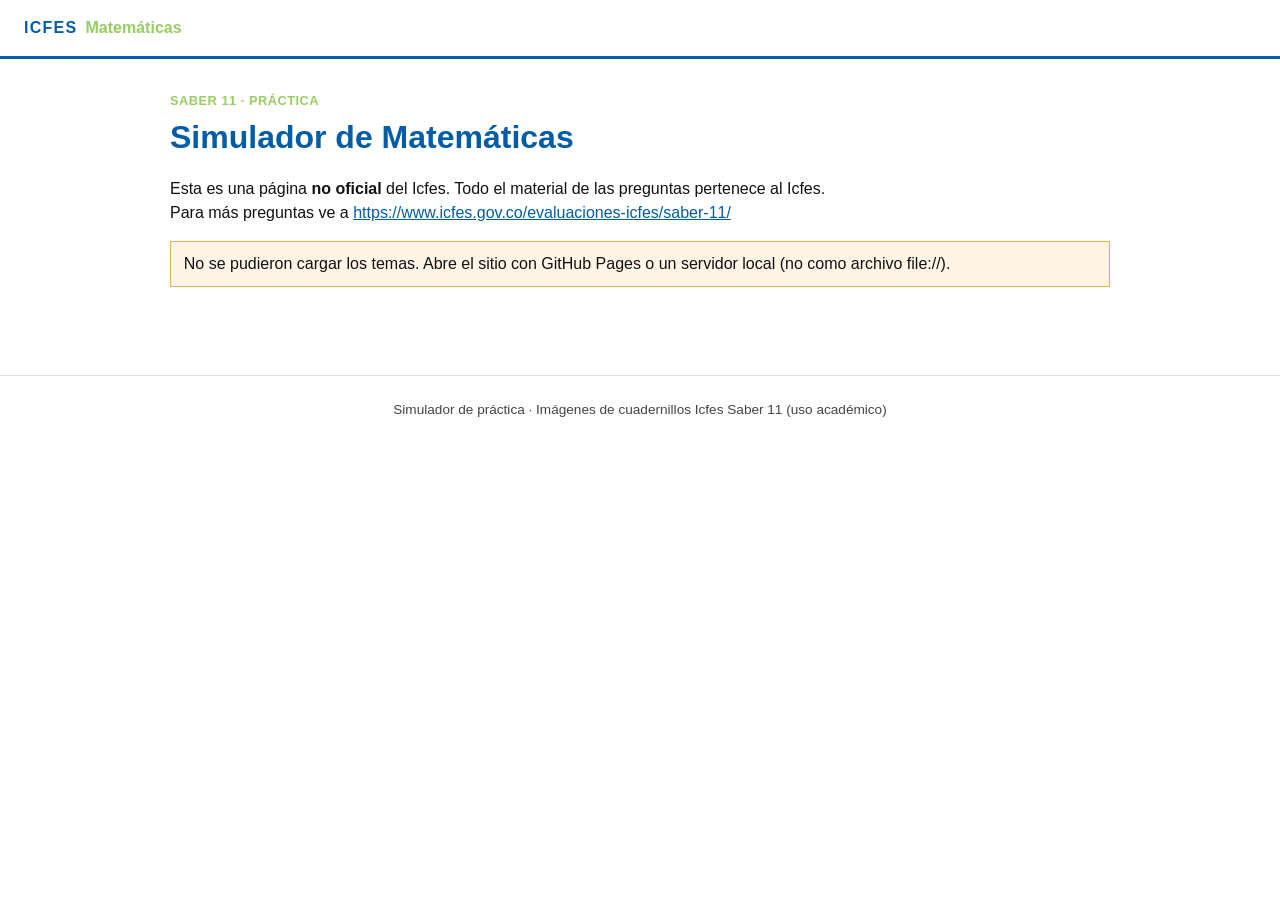
==== index.html @ c0c304b6 "Add files via upload" ====
<!DOCTYPE html>
<html lang="es">
<head>
  <meta charset="UTF-8">
  <meta name="viewport" content="width=device-width, initial-scale=1.0">
  <title>Menú · Simulador ICFES Matemáticas</title>
  <link rel="stylesheet" href="css/estilo.css">
</head>
<body>
  <header class="topbar">
    <a class="marca" href="index.html">
      <span class="marca-icfes">ICFES</span>
      <span class="marca-area">Matemáticas</span>
    </a>
  </header>
  <main class="contenedor">
    <section class="hero">
      <p class="etiqueta">Saber 11 · práctica</p>
      <h1>Simulador de Matemáticas</h1>
      <p class="lead">
        Esta es una página <strong>no oficial</strong> del Icfes. Todo el material de las preguntas pertenece al Icfes.
        Para más preguntas ve a
        <a href="https://www.icfes.gov.co/evaluaciones-icfes/saber-11/" target="_blank" rel="noopener noreferrer">https://www.icfes.gov.co/evaluaciones-icfes/saber-11/</a>
      </p>
    </section>
    <p id="aviso" class="alerta oculto"></p>
    <div id="rejilla" class="rejilla"></div>
    <div id="bloque-todas" class="bloque-todas oculto">
      <div>
        <h2>Hacer todas las pruebas</h2>
        <p>Recorre todas las carpetas en orden. Al terminar verás el resultado general y los datos de contacto.</p>
      </div>
      <a id="btn-todas" class="boton boton-verde" href="prueba.html?todas=1">Hacer todas las pruebas</a>
    </div>
  </main>
  <footer class="pie">
    Simulador de práctica · Imágenes de cuadernillos Icfes Saber 11 (uso académico)
  </footer>
  <script type="module" src="js/menu.js"></script>
</body>
</html>
---- css/estilo.css ----
:root {
  --azul: #035ca7;
  --verde: #9acc64;
  --texto: #111111;
  --fondo: #ffffff;
  --suave: #f4f7fb;
  --borde: #d9e4f0;
}

* { box-sizing: border-box; }

html, body {
  margin: 0;
  padding: 0;
  background: var(--fondo);
  color: var(--texto);
  font-family: "Segoe UI", Tahoma, Geneva, Verdana, sans-serif;
  line-height: 1.5;
  min-height: 100%;
}

a { color: var(--azul); }

.topbar {
  display: flex;
  align-items: center;
  justify-content: space-between;
  gap: 1rem;
  padding: 1rem 1.5rem;
  border-bottom: 3px solid var(--azul);
  position: sticky;
  top: 0;
  background: #fff;
  z-index: 5;
}

.marca {
  text-decoration: none;
  display: flex;
  align-items: baseline;
  gap: 0.5rem;
}

.marca-icfes { color: var(--azul); font-weight: 800; letter-spacing: 0.08em; }
.marca-area { color: var(--verde); font-weight: 700; }

.modo-todas, .temporizador {
  margin: 0;
  color: var(--azul);
  font-weight: 700;
  font-size: 0.95rem;
}

.temporizador.aviso { color: #b42318; }

.contenedor {
  max-width: 980px;
  margin: 0 auto;
  padding: 2rem 1.25rem 4rem;
}

.pie {
  text-align: center;
  color: #444;
  font-size: 0.85rem;
  padding: 1.5rem;
  border-top: 1px solid var(--borde);
}

.hero h1, .panel h1 {
  color: var(--azul);
  margin: 0.2rem 0 0.6rem;
  font-size: 2rem;
}

.etiqueta {
  color: var(--verde);
  font-weight: 700;
  letter-spacing: 0.04em;
  text-transform: uppercase;
  margin: 0;
  font-size: 0.8rem;
}

.lead { color: var(--texto); max-width: 42rem; }

.rejilla {
  display: grid;
  grid-template-columns: repeat(auto-fit, minmax(260px, 1fr));
  gap: 1rem;
  margin-top: 1.5rem;
}

.tarjeta {
  border: 1px solid var(--borde);
  border-top: 4px solid var(--azul);
  padding: 1.1rem 1.2rem 1.3rem;
  background: var(--fondo);
  min-height: 260px;
  display: flex;
  flex-direction: column;
}

.tarjeta h2 { color: var(--azul); margin: 0.4rem 0 0.2rem; font-size: 1.25rem; }
.subtitulo { color: var(--verde); font-weight: 600; margin: 0 0 0.6rem; }

.badge {
  display: inline-flex;
  align-items: center;
  justify-content: center;
  width: 2.4rem;
  height: 2.4rem;
  border-radius: 999px;
  background: var(--azul);
  color: #fff;
  font-weight: 800;
  font-size: 0.85rem;
}

.meta { color: #333; font-size: 0.9rem; margin-top: auto; }

.boton {
  display: inline-block;
  background: var(--azul);
  color: #fff;
  text-decoration: none;
  border: 0;
  padding: 0.7rem 1.1rem;
  font-weight: 700;
  cursor: pointer;
  font-size: 1rem;
  font-family: inherit;
}

.boton:hover { filter: brightness(1.08); }
.boton-verde { background: var(--verde); color: #113300; }
.tarjeta .boton { margin-top: 0.5rem; align-self: flex-start; }

.bloque-todas {
  margin-top: 2rem;
  padding: 1.4rem 1.5rem;
  border: 2px dashed var(--verde);
  display: flex;
  flex-wrap: wrap;
  gap: 1rem;
  align-items: center;
  justify-content: space-between;
}

.bloque-todas h2 { color: var(--azul); margin: 0 0 0.35rem; }
.bloque-todas p { margin: 0; max-width: 36rem; }

.panel {
  border: 1px solid var(--borde);
  padding: 1.4rem 1.5rem 1.6rem;
  background: var(--fondo);
}

.migas { font-size: 0.9rem; margin-bottom: 1rem; }
.h-seccion { color: var(--azul); font-size: 1.1rem; }
.lista-instrucciones { padding-left: 1.2rem; }
.lista-instrucciones li { margin-bottom: 0.55rem; }

.acciones {
  display: flex;
  flex-wrap: wrap;
  gap: 1rem;
  align-items: center;
  margin-top: 1.4rem;
}

.enlace { font-weight: 600; }

.progreso {
  height: 8px;
  background: var(--suave);
  border: 1px solid var(--borde);
  margin-bottom: 0.4rem;
}

.progreso-barra { height: 100%; background: var(--verde); }
.progreso-texto { margin: 0 0 1rem; color: var(--azul); font-weight: 600; font-size: 0.95rem; }

.opciones {
  border: 0;
  padding: 0;
  margin: 1rem 0 0;
  display: grid;
  gap: 0.65rem;
}

.opcion {
  display: grid;
  grid-template-columns: auto auto 1fr;
  gap: 0.7rem;
  align-items: start;
  border: 1px solid var(--borde);
  padding: 0.75rem 0.9rem;
  cursor: pointer;
}

.opcion:hover, .opcion:has(input:checked) {
  border-color: var(--azul);
  background: var(--suave);
}

.letra { color: var(--verde); font-weight: 800; min-width: 1.2rem; }

.alerta {
  background: #fff4e5;
  border: 1px solid #e0b15a;
  padding: 0.6rem 0.8rem;
}

.puntaje { font-size: 1.15rem; }
.puntaje .num { color: var(--verde); font-size: 2.4rem; font-weight: 800; }
.puntaje-mini { color: var(--azul); font-weight: 700; }

.revision { margin-top: 1rem; }
.revision.ok { border-left: 5px solid var(--verde); }
.revision.mal { border-left: 5px solid #b42318; }
.explicacion { color: #222; }
.revision img { max-width: 100%; height: auto; border: 1px solid var(--borde); margin: 0.5rem 0; }

.pregunta-img {
  width: 100%;
  height: auto;
  border: 1px solid var(--borde);
  display: block;
  background: #fff;
}

.campo-tiempo {
  display: flex;
  flex-wrap: wrap;
  gap: 0.7rem;
  align-items: center;
  margin: 1rem 0;
}

.campo-tiempo input {
  width: 5rem;
  padding: 0.45rem 0.5rem;
  font-size: 1rem;
  border: 1px solid var(--borde);
}

.contacto {
  margin-top: 1.5rem;
  border-top: 4px solid var(--verde);
}

.contacto h2 { color: var(--azul); margin: 0.3rem 0 0.6rem; }
.contacto a { font-weight: 700; }

.oculto { display: none !important; }
.sr { position: absolute; width: 1px; height: 1px; overflow: hidden; clip: rect(0, 0, 0, 0); }
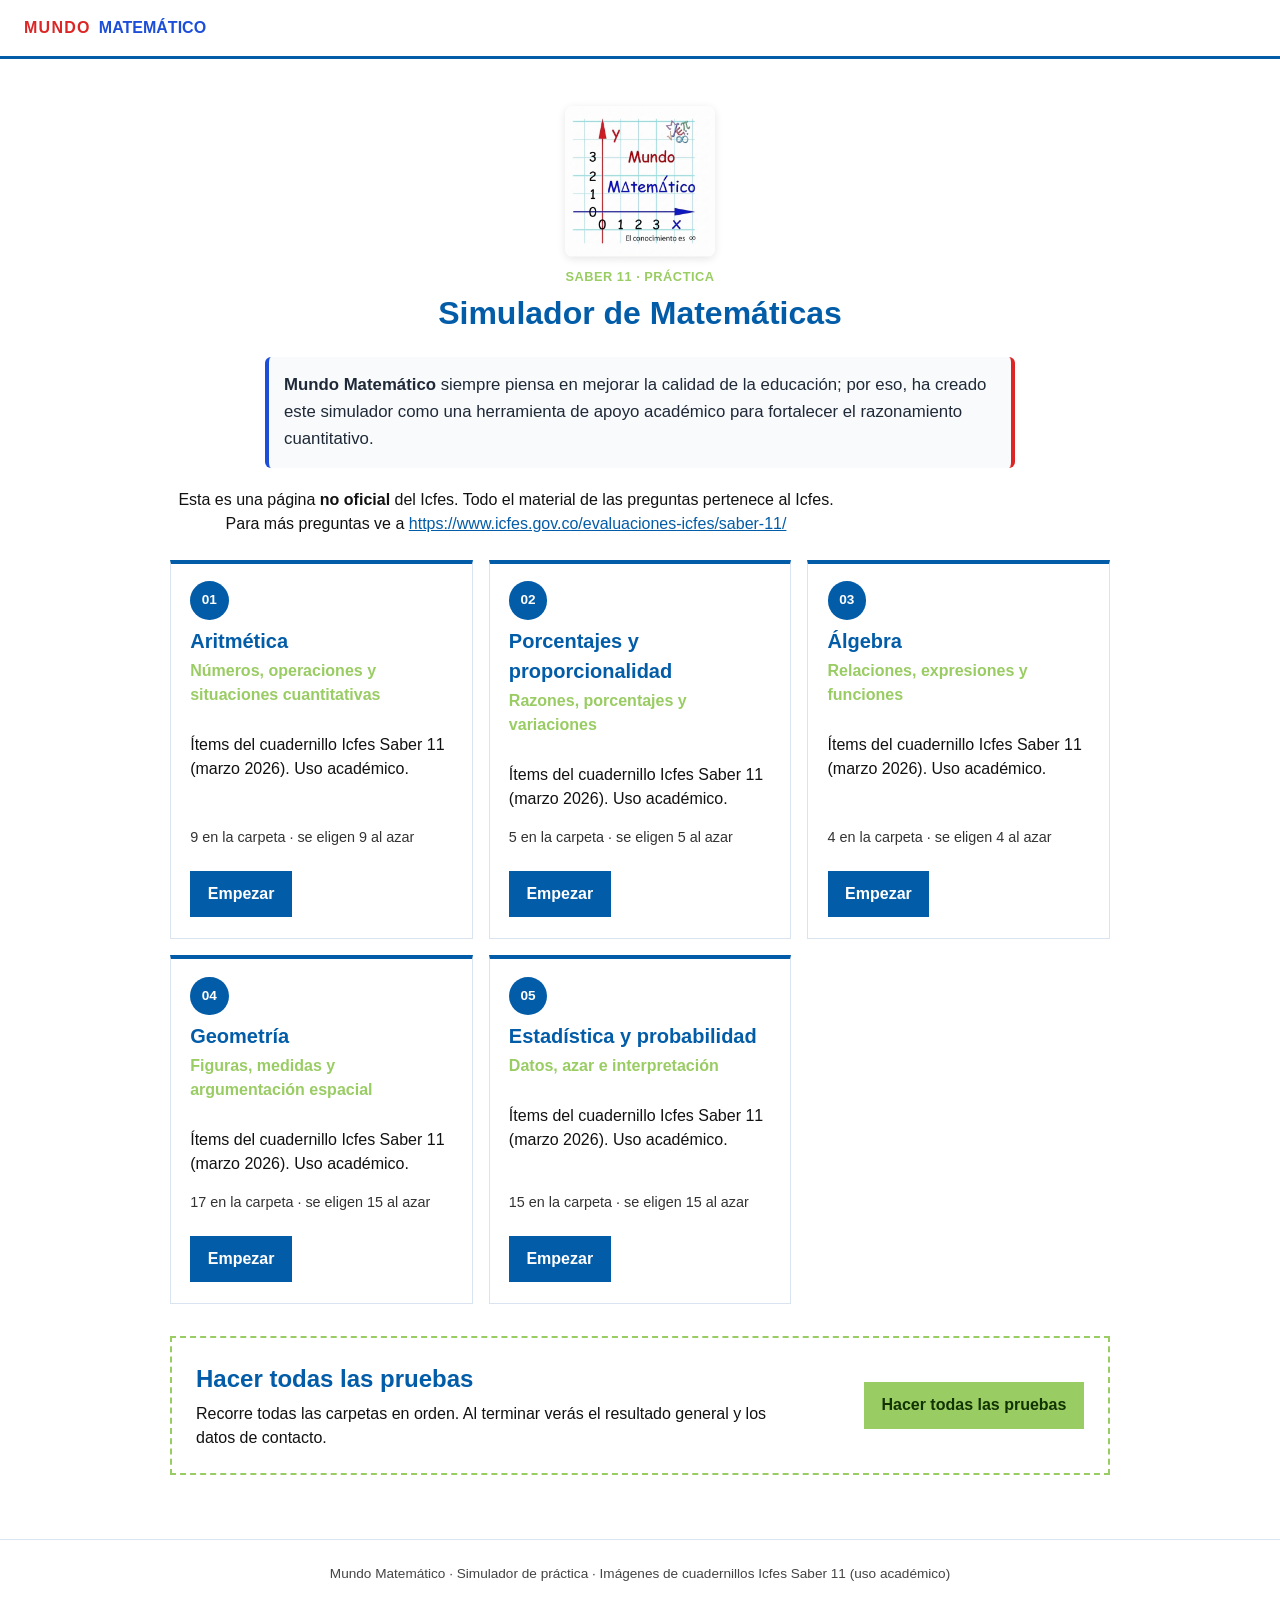
==== commit b3050611: "Update index.html" ====
--- a/index.html
+++ b/index.html
@@ -3,20 +3,31 @@
 <head>
   <meta charset="UTF-8">
   <meta name="viewport" content="width=device-width, initial-scale=1.0">
-  <title>Menú · Simulador ICFES Matemáticas</title>
+  <title>Menú · Simulador Mundo Matemático</title>
   <link rel="stylesheet" href="css/estilo.css">
 </head>
 <body>
   <header class="topbar">
     <a class="marca" href="index.html">
-      <span class="marca-icfes">ICFES</span>
-      <span class="marca-area">Matemáticas</span>
+      <span class="marca-icfes" style="color: #dc2626;">MUNDO</span>
+      <span class="marca-area" style="color: #1d4ed8;">MATEMÁTICO</span>
     </a>
   </header>
   <main class="contenedor">
-    <section class="hero">
+    <section class="hero" style="text-align: center;">
+      <!-- Logo Oficial de Mundo Matemático -->
+      <img src="logo.jpg" alt="Logo Mundo Matemático" style="max-width: 150px; height: auto; margin: 15px auto 10px auto; border-radius: 8px; display: block; box-shadow: 0 2px 8px rgba(0,0,0,0.1);">
+      
       <p class="etiqueta">Saber 11 · práctica</p>
       <h1>Simulador de Matemáticas</h1>
+
+      <!-- Mensaje Institucional -->
+      <div style="background-color: #f8fafc; border-left: 4px solid #1d4ed8; border-right: 4px solid #dc2626; padding: 15px; margin: 20px auto; max-width: 750px; border-radius: 6px; text-align: left;">
+        <p style="color: #1f2937; font-size: 1.05rem; line-height: 1.6; margin: 0;">
+          <strong>Mundo Matemático</strong> siempre piensa en mejorar la calidad de la educación; por eso, ha creado este simulador como una herramienta de apoyo académico para fortalecer el razonamiento cuantitativo.
+        </p>
+      </div>
+
       <p class="lead">
         Esta es una página <strong>no oficial</strong> del Icfes. Todo el material de las preguntas pertenece al Icfes.
         Para más preguntas ve a
@@ -34,7 +45,7 @@
     </div>
   </main>
   <footer class="pie">
-    Simulador de práctica · Imágenes de cuadernillos Icfes Saber 11 (uso académico)
+    Mundo Matemático · Simulador de práctica · Imágenes de cuadernillos Icfes Saber 11 (uso académico)
   </footer>
   <script type="module" src="js/menu.js"></script>
 </body>
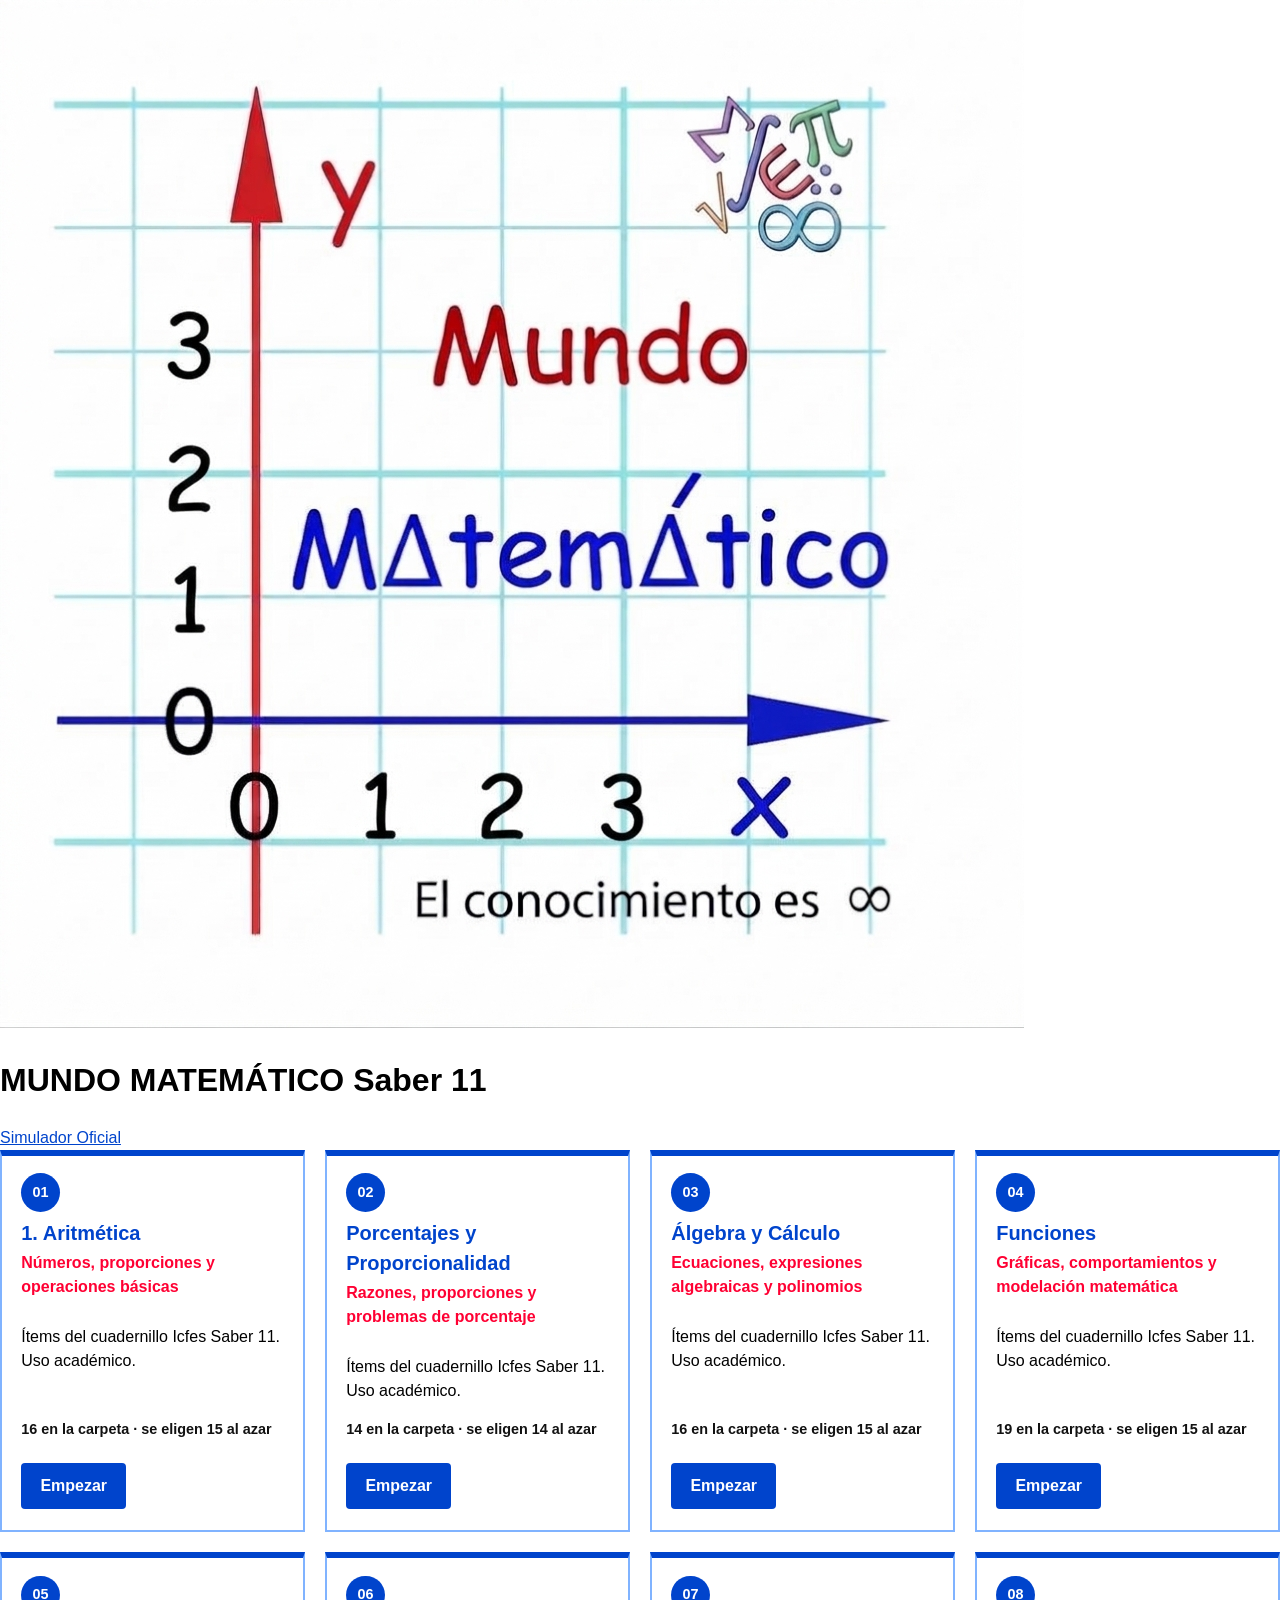
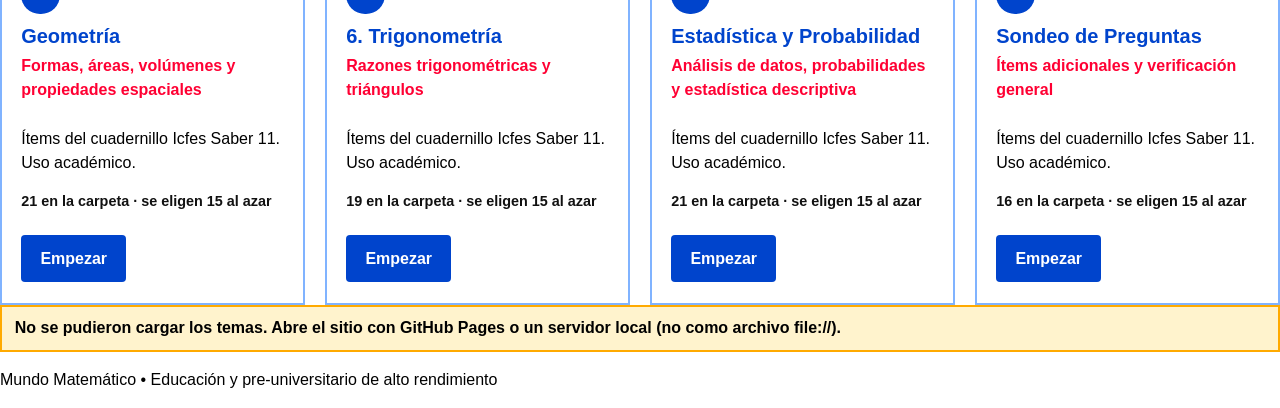
==== commit 64c1d1ab: "Update index.html" ====
--- a/index.html
+++ b/index.html
@@ -3,50 +3,35 @@
 <head>
   <meta charset="UTF-8">
   <meta name="viewport" content="width=device-width, initial-scale=1.0">
-  <title>Menú · Simulador Mundo Matemático</title>
+  <title>Simulador ICFES Saber 11 - Mundo Matemático</title>
+  <!-- Ruta exacta apuntando a la carpeta css -->
   <link rel="stylesheet" href="css/estilo.css">
 </head>
 <body>
-  <header class="topbar">
-    <a class="marca" href="index.html">
-      <span class="marca-icfes" style="color: #dc2626;">MUNDO</span>
-      <span class="marca-area" style="color: #1d4ed8;">MATEMÁTICO</span>
-    </a>
+
+  <!-- Cabecera Institucional -->
+  <header class="header-principal">
+    <div class="logo-contenedor">
+      <img src="logo.jpg" alt="Mundo Matemático">
+      <h1 class="titulo-sitio">MUNDO MATEMÁTICO <span class="sub-saber">Saber 11</span></h1>
+    </div>
+    <nav>
+      <a href="index.html" class="link-nav">Simulador Oficial</a>
+    </nav>
   </header>
-  <main class="contenedor">
-    <section class="hero" style="text-align: center;">
-      <!-- Logo Oficial de Mundo Matemático -->
-      <img src="logo.jpg" alt="Logo Mundo Matemático" style="max-width: 150px; height: auto; margin: 15px auto 10px auto; border-radius: 8px; display: block; box-shadow: 0 2px 8px rgba(0,0,0,0.1);">
-      
-      <p class="etiqueta">Saber 11 · práctica</p>
-      <h1>Simulador de Matemáticas</h1>
 
-      <!-- Mensaje Institucional -->
-      <div style="background-color: #f8fafc; border-left: 4px solid #1d4ed8; border-right: 4px solid #dc2626; padding: 15px; margin: 20px auto; max-width: 750px; border-radius: 6px; text-align: left;">
-        <p style="color: #1f2937; font-size: 1.05rem; line-height: 1.6; margin: 0;">
-          <strong>Mundo Matemático</strong> siempre piensa en mejorar la calidad de la educación; por eso, ha creado este simulador como una herramienta de apoyo académico para fortalecer el razonamiento cuantitativo.
-        </p>
-      </div>
+  <!-- Contenedor principal donde el menú dibuja las tarjetas -->
+  <main id="vista" class="contenedor-principal">
+    <div id="rejilla" style="display: grid; grid-template-columns: repeat(auto-fit, minmax(280px, 1fr)); gap: 20px;"></div>
+    <div id="aviso" class="alerta oculto"></div>
+  </main>
 
-      <p class="lead">
-        Esta es una página <strong>no oficial</strong> del Icfes. Todo el material de las preguntas pertenece al Icfes.
-        Para más preguntas ve a
-        <a href="https://www.icfes.gov.co/evaluaciones-icfes/saber-11/" target="_blank" rel="noopener noreferrer">https://www.icfes.gov.co/evaluaciones-icfes/saber-11/</a>
-      </p>
-    </section>
-    <p id="aviso" class="alerta oculto"></p>
-    <div id="rejilla" class="rejilla"></div>
-    <div id="bloque-todas" class="bloque-todas oculto">
-      <div>
-        <h2>Hacer todas las pruebas</h2>
-        <p>Recorre todas las carpetas en orden. Al terminar verás el resultado general y los datos de contacto.</p>
-      </div>
-      <a id="btn-todas" class="boton boton-verde" href="prueba.html?todas=1">Hacer todas las pruebas</a>
-    </div>
-  </main>
-  <footer class="pie">
-    Mundo Matemático · Simulador de práctica · Imágenes de cuadernillos Icfes Saber 11 (uso académico)
+  <!-- Pie de página -->
+  <footer class="footer-principal">
+    <p>Mundo Matemático • Educación y pre-universitario de alto rendimiento</p>
   </footer>
+
+  <!-- Ruta exacta apuntando a la carpeta js -->
   <script type="module" src="js/menu.js"></script>
 </body>
 </html>
--- a/css/estilo.css
+++ b/css/estilo.css
@@ -1,10 +1,10 @@
 :root {
-  --azul: #035ca7;
-  --verde: #9acc64;
-  --texto: #111111;
+  --azul: #0044cc; /* Azul brillante, eléctrico y profundo */
+  --rojo: #ff0033; /* Rojo vivo, puro y sumamente brillante */
+  --texto: #000000;
   --fondo: #ffffff;
-  --suave: #f4f7fb;
-  --borde: #d9e4f0;
+  --suave: #fff0f3;
+  --borde: #ff8099;
 }
 
 * { box-sizing: border-box; }
@@ -27,7 +27,7 @@
   justify-content: space-between;
   gap: 1rem;
   padding: 1rem 1.5rem;
-  border-bottom: 3px solid var(--azul);
+  border-bottom: 4px solid var(--azul);
   position: sticky;
   top: 0;
   background: #fff;
@@ -41,17 +41,17 @@
   gap: 0.5rem;
 }
 
-.marca-icfes { color: var(--azul); font-weight: 800; letter-spacing: 0.08em; }
-.marca-area { color: var(--verde); font-weight: 700; }
+.marca-icfes { color: var(--azul); font-weight: 900; letter-spacing: 0.08em; }
+.marca-area { color: var(--rojo); font-weight: 900; }
 
 .modo-todas, .temporizador {
   margin: 0;
   color: var(--azul);
-  font-weight: 700;
+  font-weight: 900;
   font-size: 0.95rem;
 }
 
-.temporizador.aviso { color: #b42318; }
+.temporizador.aviso { color: #cc0000; }
 
 .contenedor {
   max-width: 980px;
@@ -61,28 +61,30 @@
 
 .pie {
   text-align: center;
-  color: #444;
+  color: #111;
   font-size: 0.85rem;
   padding: 1.5rem;
-  border-top: 1px solid var(--borde);
+  border-top: 2px solid var(--borde);
+  font-weight: 600;
 }
 
 .hero h1, .panel h1 {
   color: var(--azul);
   margin: 0.2rem 0 0.6rem;
   font-size: 2rem;
+  font-weight: 900;
 }
 
 .etiqueta {
-  color: var(--verde);
-  font-weight: 700;
-  letter-spacing: 0.04em;
+  color: var(--rojo);
+  font-weight: 900;
+  letter-spacing: 0.05em;
   text-transform: uppercase;
   margin: 0;
-  font-size: 0.8rem;
-}
-
-.lead { color: var(--texto); max-width: 42rem; }
+  font-size: 0.85rem;
+}
+
+.lead { color: var(--texto); max-width: 42rem; font-weight: 500; }
 
 .rejilla {
   display: grid;
@@ -92,8 +94,8 @@
 }
 
 .tarjeta {
-  border: 1px solid var(--borde);
-  border-top: 4px solid var(--azul);
+  border: 2px solid #80b3ff;
+  border-top: 6px solid var(--azul);
   padding: 1.1rem 1.2rem 1.3rem;
   background: var(--fondo);
   min-height: 260px;
@@ -101,8 +103,8 @@
   flex-direction: column;
 }
 
-.tarjeta h2 { color: var(--azul); margin: 0.4rem 0 0.2rem; font-size: 1.25rem; }
-.subtitulo { color: var(--verde); font-weight: 600; margin: 0 0 0.6rem; }
+.tarjeta h2 { color: var(--azul); margin: 0.4rem 0 0.2rem; font-size: 1.25rem; font-weight: 900; }
+.subtitulo { color: var(--rojo); font-weight: 800; margin: 0 0 0.6rem; }
 
 .badge {
   display: inline-flex;
@@ -113,11 +115,11 @@
   border-radius: 999px;
   background: var(--azul);
   color: #fff;
-  font-weight: 800;
-  font-size: 0.85rem;
-}
-
-.meta { color: #333; font-size: 0.9rem; margin-top: auto; }
+  font-weight: 900;
+  font-size: 0.9rem;
+}
+
+.meta { color: #111; font-size: 0.9rem; margin-top: auto; font-weight: 600; }
 
 .boton {
   display: inline-block;
@@ -125,41 +127,44 @@
   color: #fff;
   text-decoration: none;
   border: 0;
-  padding: 0.7rem 1.1rem;
-  font-weight: 700;
+  padding: 0.7rem 1.2rem;
+  font-weight: 900;
   cursor: pointer;
   font-size: 1rem;
   font-family: inherit;
-}
-
-.boton:hover { filter: brightness(1.08); }
-.boton-verde { background: var(--verde); color: #113300; }
+  border-radius: 4px;
+}
+
+.boton:hover { background: #003399; }
+.boton-verde { background: var(--rojo); color: #ffffff; }
+.boton-verde:hover { background: #cc0029; }
 .tarjeta .boton { margin-top: 0.5rem; align-self: flex-start; }
 
 .bloque-todas {
   margin-top: 2rem;
   padding: 1.4rem 1.5rem;
-  border: 2px dashed var(--verde);
+  border: 3px dashed var(--rojo);
   display: flex;
   flex-wrap: wrap;
   gap: 1rem;
   align-items: center;
   justify-content: space-between;
-}
-
-.bloque-todas h2 { color: var(--azul); margin: 0 0 0.35rem; }
-.bloque-todas p { margin: 0; max-width: 36rem; }
+  background: #fff5f7;
+}
+
+.bloque-todas h2 { color: var(--azul); margin: 0 0 0.35rem; font-weight: 900; }
+.bloque-todas p { margin: 0; max-width: 36rem; font-weight: 600; }
 
 .panel {
-  border: 1px solid var(--borde);
+  border: 2px solid #80b3ff;
   padding: 1.4rem 1.5rem 1.6rem;
   background: var(--fondo);
 }
 
-.migas { font-size: 0.9rem; margin-bottom: 1rem; }
-.h-seccion { color: var(--azul); font-size: 1.1rem; }
+.migas { font-size: 0.9rem; margin-bottom: 1rem; font-weight: 700; }
+.h-seccion { color: var(--azul); font-size: 1.1rem; font-weight: 900; }
 .lista-instrucciones { padding-left: 1.2rem; }
-.lista-instrucciones li { margin-bottom: 0.55rem; }
+.lista-instrucciones li { margin-bottom: 0.55rem; font-weight: 500; }
 
 .acciones {
   display: flex;
@@ -169,17 +174,18 @@
   margin-top: 1.4rem;
 }
 
-.enlace { font-weight: 600; }
+.enlace { font-weight: 800; color: var(--azul); }
 
 .progreso {
-  height: 8px;
-  background: var(--suave);
-  border: 1px solid var(--borde);
+  height: 12px;
+  background: #e6f0ff;
+  border: 2px solid var(--azul);
   margin-bottom: 0.4rem;
-}
-
-.progreso-barra { height: 100%; background: var(--verde); }
-.progreso-texto { margin: 0 0 1rem; color: var(--azul); font-weight: 600; font-size: 0.95rem; }
+  border-radius: 6px;
+}
+
+.progreso-barra { height: 100%; background: var(--rojo); border-radius: 4px; }
+.progreso-texto { margin: 0 0 1rem; color: var(--azul); font-weight: 900; font-size: 0.95rem; }
 
 .opciones {
   border: 0;
@@ -194,38 +200,41 @@
   grid-template-columns: auto auto 1fr;
   gap: 0.7rem;
   align-items: start;
-  border: 1px solid var(--borde);
+  border: 2px solid #80b3ff;
   padding: 0.75rem 0.9rem;
   cursor: pointer;
+  border-radius: 6px;
+  background: #fafbfc;
 }
 
 .opcion:hover, .opcion:has(input:checked) {
   border-color: var(--azul);
-  background: var(--suave);
-}
-
-.letra { color: var(--verde); font-weight: 800; min-width: 1.2rem; }
+  background: #e6f0ff;
+}
+
+.letra { color: var(--rojo); font-weight: 900; min-width: 1.2rem; font-size: 1.05rem; }
 
 .alerta {
-  background: #fff4e5;
-  border: 1px solid #e0b15a;
+  background: #fff3cd;
+  border: 2px solid #ffaa00;
   padding: 0.6rem 0.8rem;
-}
-
-.puntaje { font-size: 1.15rem; }
-.puntaje .num { color: var(--verde); font-size: 2.4rem; font-weight: 800; }
-.puntaje-mini { color: var(--azul); font-weight: 700; }
+  font-weight: 600;
+}
+
+.puntaje { font-size: 1.15rem; font-weight: 700; }
+.puntaje .num { color: var(--rojo); font-size: 2.5rem; font-weight: 900; }
+.puntaje-mini { color: var(--azul); font-weight: 900; }
 
 .revision { margin-top: 1rem; }
-.revision.ok { border-left: 5px solid var(--verde); }
-.revision.mal { border-left: 5px solid #b42318; }
-.explicacion { color: #222; }
-.revision img { max-width: 100%; height: auto; border: 1px solid var(--borde); margin: 0.5rem 0; }
+.revision.ok { border-left: 6px solid var(--rojo); }
+.revision.mal { border-left: 6px solid #cc0000; }
+.explicacion { color: #111; font-weight: 500; }
+.revision img { max-width: 100%; height: auto; border: 2px solid #80b3ff; margin: 0.5rem 0; }
 
 .pregunta-img {
   width: 100%;
   height: auto;
-  border: 1px solid var(--borde);
+  border: 2px solid #80b3ff;
   display: block;
   background: #fff;
 }
@@ -242,16 +251,17 @@
   width: 5rem;
   padding: 0.45rem 0.5rem;
   font-size: 1rem;
-  border: 1px solid var(--borde);
+  border: 2px solid var(--azul);
+  font-weight: 700;
 }
 
 .contacto {
   margin-top: 1.5rem;
-  border-top: 4px solid var(--verde);
-}
-
-.contacto h2 { color: var(--azul); margin: 0.3rem 0 0.6rem; }
-.contacto a { font-weight: 700; }
+  border-top: 6px solid var(--rojo);
+}
+
+.contacto h2 { color: var(--azul); margin: 0.3rem 0 0.6rem; font-weight: 900; }
+.contacto a { font-weight: 900; }
 
 .oculto { display: none !important; }
 .sr { position: absolute; width: 1px; height: 1px; overflow: hidden; clip: rect(0, 0, 0, 0); }
